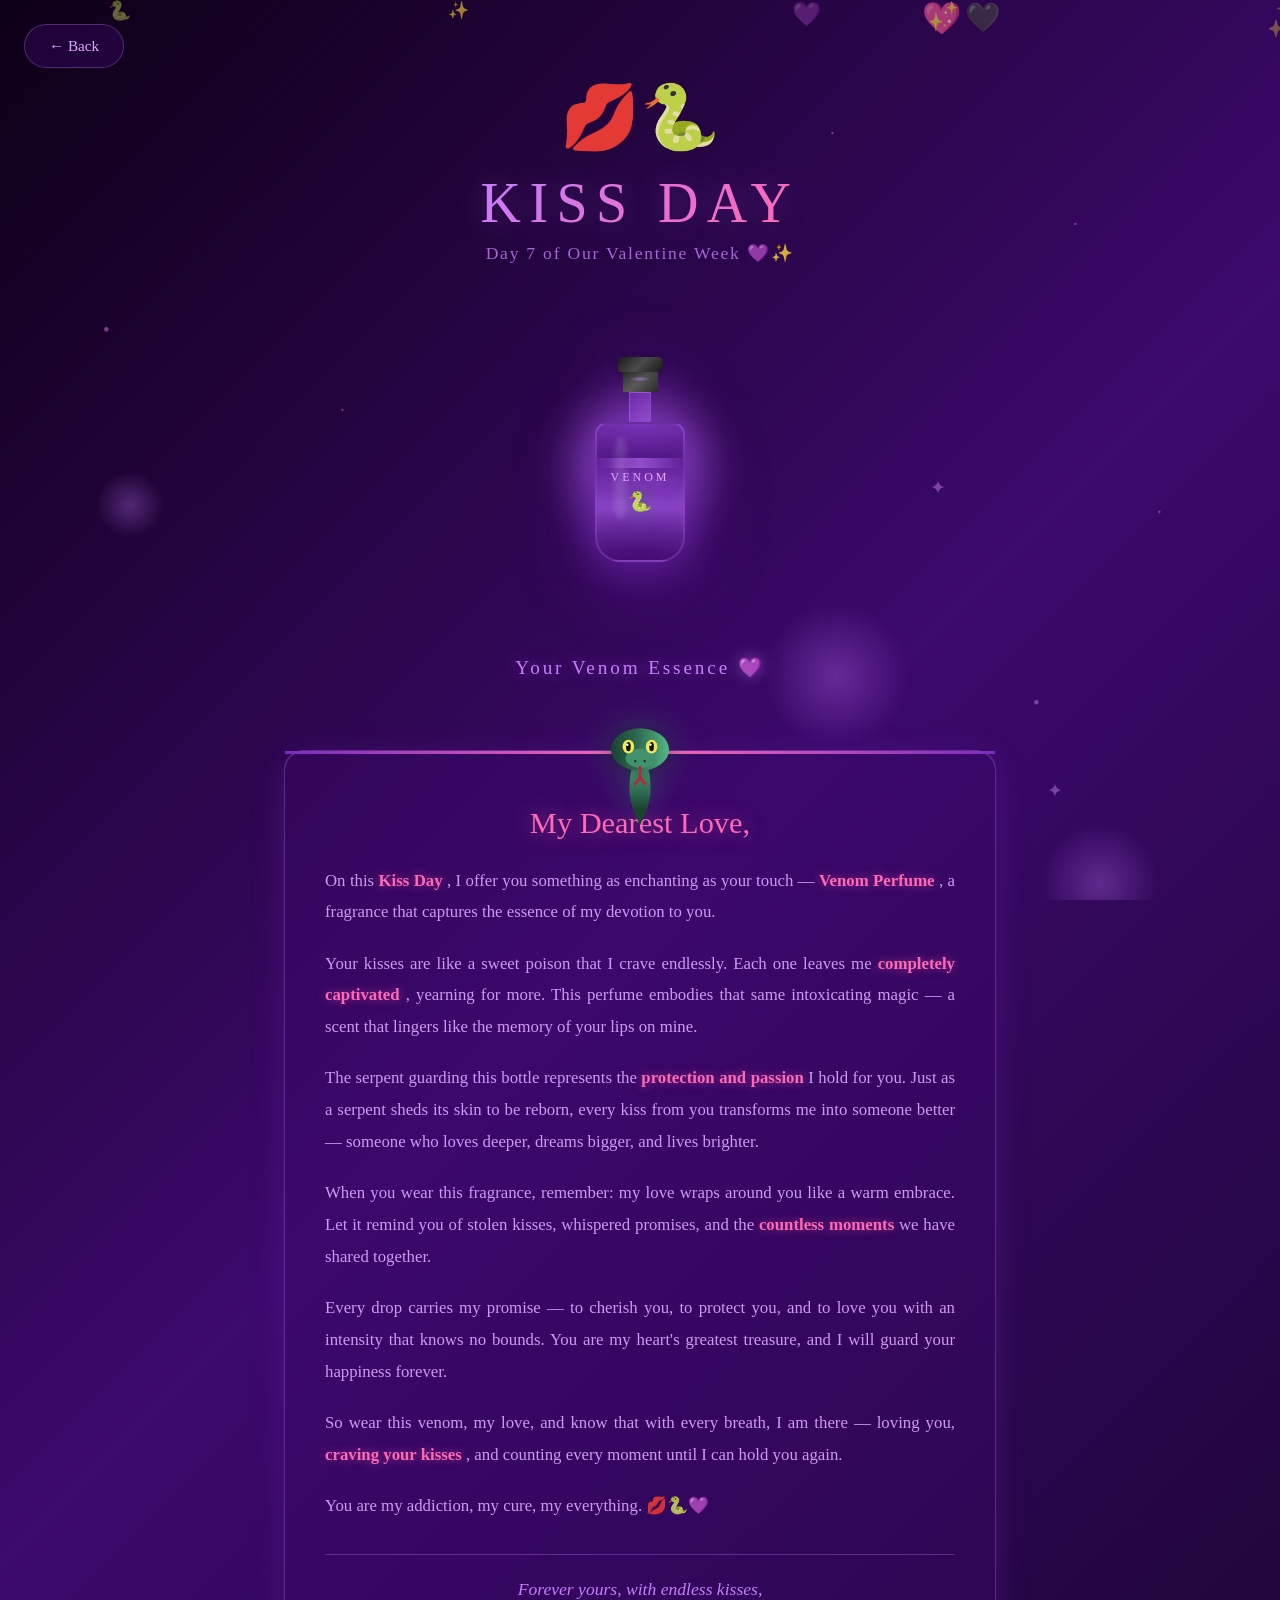
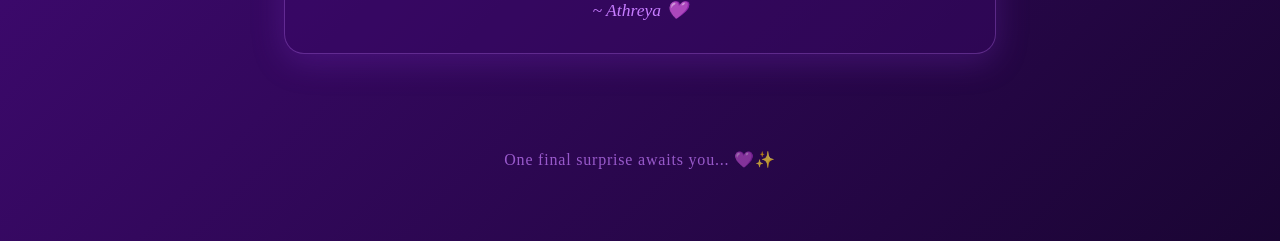
==== kissday.html @ d587b760 "feat: add Kiss Day page with a Venom Perfume theme, including dedicated HTML, CSS, and JavaScript fi" ====
<!DOCTYPE html>
<html lang="en">
  <head>
    <meta charset="UTF-8" />
    <meta name="viewport" content="width=device-width, initial-scale=1.0" />
    <title>Kiss Day 💋🐍 - My Intoxicating Love</title>
    <meta
      name="description"
      content="Kiss Day - A Venom perfume wrapped in the embrace of my love"
    />
    <link rel="stylesheet" href="kissday.css" />
  </head>
  <body>
    <!-- Floating background container -->
    <div class="floats-container" id="floatsContainer"></div>

    <!-- Perfume mist particles -->
    <div class="mist-container" id="mistContainer"></div>

    <!-- Back button -->
    <a href="index.html" class="back-btn">← Back</a>

    <!-- Main content wrapper -->
    <main class="kissday-container">
      <!-- Title Section -->
      <div class="title-section">
        <div class="kiss-icon">💋🐍</div>
        <h1 class="kissday-title">Kiss Day</h1>
        <p class="subtitle">Day 7 of Our Valentine Week 💜✨</p>
      </div>

      <!-- Perfume Showcase -->
      <div class="perfume-showcase">
        <div class="perfume-display">
          <div class="venom-glow"></div>
          <div class="venom-glow delay-1"></div>
          <div class="venom-glow delay-2"></div>

          <div class="perfume-bottle">
            <div class="bottle-cap">
              <div class="cap-detail"></div>
            </div>
            <div class="bottle-neck"></div>
            <div class="bottle-body">
              <div class="liquid"></div>
              <div class="bottle-shine"></div>
              <span class="venom-label">VENOM</span>
              <div class="venom-symbol">🐍</div>
            </div>
          </div>
        </div>
        <p class="perfume-label">Your Venom Essence 💜</p>
      </div>

      <!-- Message Card wrapped by snake -->
      <div class="message-wrapper">
        <div class="message-card">
          <svg
            class="message-head-svg"
            viewBox="0 0 180 120"
            preserveAspectRatio="xMidYMid meet"
          >
            <defs>
              <linearGradient
                id="messageHeadGrad"
                x1="0%"
                y1="0%"
                x2="100%"
                y2="0%"
              >
                <stop offset="0%" style="stop-color: #1b4332" />
                <stop offset="45%" style="stop-color: #2d6a4f" />
                <stop offset="100%" style="stop-color: #52b788" />
              </linearGradient>
              <linearGradient
                id="messageHeadNeckGrad"
                x1="0%"
                y1="0%"
                x2="0%"
                y2="100%"
              >
                <stop offset="0%" style="stop-color: #52b788" />
                <stop offset="100%" style="stop-color: #1b4332" />
              </linearGradient>
            </defs>
            <path
              d="M 90 58 C 84 74, 84 92, 90 106 C 96 92, 96 74, 90 58"
              fill="none"
              stroke="url(#messageHeadNeckGrad)"
              stroke-width="13"
              stroke-linecap="round"
            />
            <g class="msg-snake-head-svg" transform="translate(90, 44)">
              <ellipse
                cx="0"
                cy="0"
                rx="30"
                ry="22"
                fill="url(#messageHeadGrad)"
              />
              <ellipse cx="1" cy="9" rx="16" ry="10" fill="#40916c" />
              <ellipse cx="-12" cy="-3" rx="6" ry="7" fill="#f3e84d" />
              <ellipse cx="12" cy="-3" rx="6" ry="7" fill="#f3e84d" />
              <ellipse cx="-12" cy="-3" rx="2.4" ry="4.8" fill="#0d1111" />
              <ellipse cx="12" cy="-3" rx="2.4" ry="4.8" fill="#0d1111" />
              <circle cx="-13.2" cy="-5" r="1.3" fill="#ffffff" />
              <circle cx="10.8" cy="-5" r="1.3" fill="#ffffff" />
              <circle cx="-4.8" cy="12" r="1.2" fill="#173126" />
              <circle cx="4.8" cy="12" r="1.2" fill="#173126" />
              <g class="msg-snake-tongue-svg">
                <path
                  d="M 0 17 L 0 29"
                  stroke="#c41e3a"
                  stroke-width="2.5"
                  fill="none"
                />
                <path
                  d="M 0 29 L -6 37"
                  stroke="#c41e3a"
                  stroke-width="2.5"
                  fill="none"
                />
                <path
                  d="M 0 29 L 6 37"
                  stroke="#c41e3a"
                  stroke-width="2.5"
                  fill="none"
                />
              </g>
            </g>
          </svg>
          <h2 class="message-greeting">My Dearest Love,</h2>
          <div class="message-content">
            <p class="message-paragraph">
              On this
              <span class="highlight">Kiss Day</span>
              , I offer you something as enchanting as your touch —
              <span class="highlight">Venom Perfume</span>
              , a fragrance that captures the essence of my devotion to you.
            </p>
            <p class="message-paragraph">
              Your kisses are like a sweet poison that I crave endlessly. Each
              one leaves me
              <span class="highlight">completely captivated</span>
              , yearning for more. This perfume embodies that same intoxicating
              magic — a scent that lingers like the memory of your lips on mine.
            </p>
            <p class="message-paragraph">
              The serpent guarding this bottle represents the
              <span class="highlight">protection and passion</span>
              I hold for you. Just as a serpent sheds its skin to be reborn,
              every kiss from you transforms me into someone better — someone
              who loves deeper, dreams bigger, and lives brighter.
            </p>
            <p class="message-paragraph">
              When you wear this fragrance, remember: my love wraps around you
              like a warm embrace. Let it remind you of stolen kisses, whispered
              promises, and the
              <span class="highlight">countless moments</span>
              we have shared together.
            </p>
            <p class="message-paragraph">
              Every drop carries my promise — to cherish you, to protect you,
              and to love you with an intensity that knows no bounds. You are my
              heart's greatest treasure, and I will guard your happiness
              forever.
            </p>
            <p class="message-paragraph">
              So wear this venom, my love, and know that with every breath, I am
              there — loving you,
              <span class="highlight">craving your kisses</span>
              , and counting every moment until I can hold you again.
            </p>
            <p class="message-paragraph">
              You are my addiction, my cure, my everything. 💋🐍💜
            </p>
          </div>

          <!-- Signature -->
          <div class="signature-section">
            <p class="signature">
              Forever yours, with endless kisses,
              <br />
              ~ Athreya
              <span class="signature-heart">💜</span>
            </p>
          </div>
        </div>
      </div>

      <!-- Footer message -->
      <div class="footer-message">
        <p>One final surprise awaits you... 💜✨</p>
      </div>
    </main>

    <script src="kissday.js"></script>
  </body>
</html>
---- kissday.css ----
/**
 * KISS DAY - VENOM PERFUME THEME
 * Colors: Deep purple, venom green, midnight black
 * Features: Realistic SVG snakes, perfume mist, floating kisses
 */

/* ============================================
   CSS CUSTOM PROPERTIES
   ============================================ */

:root {
    --venom-purple: #7b2cbf;
    --venom-dark: #3c096c;
    --venom-light: #c77dff;
    --venom-glow: #e0aaff;
    --snake-green: #2d6a4f;
    --snake-light: #40916c;
    --snake-dark: #1b4332;
    --snake-belly: #52b788;
    --mist-color: rgba(199, 125, 255, 0.3);
    --kiss-pink: #ff69b4;
    --kiss-red: #dc143c;
    --midnight: #0d0015;
    --glass-bg: rgba(61, 9, 108, 0.4);
    --glass-border: rgba(199, 125, 255, 0.3);
}

/* ============================================
   RESET & BASE STYLES
   ============================================ */

* {
    margin: 0;
    padding: 0;
    box-sizing: border-box;
}

html {
    scroll-behavior: smooth;
}

body {
    font-family: 'Georgia', 'Times New Roman', serif;
    background: linear-gradient(135deg, var(--midnight) 0%, var(--venom-dark) 50%, #1a0533 100%);
    min-height: 100vh;
    color: var(--venom-glow);
    overflow-x: hidden;
    position: relative;
}

/* ============================================
   FLOATING BACKGROUND CONTAINER
   ============================================ */

.floats-container {
    position: fixed;
    top: 0;
    left: 0;
    width: 100%;
    height: 100%;
    pointer-events: none;
    z-index: 1;
    overflow: hidden;
}

/* ============================================
   MIST CONTAINER
   ============================================ */

.mist-container {
    position: fixed;
    top: 0;
    left: 0;
    width: 100%;
    height: 100%;
    pointer-events: none;
    z-index: 0;
    overflow: hidden;
}

/* ============================================
   BACK BUTTON
   ============================================ */

.back-btn {
    position: fixed;
    top: 1.5rem;
    left: 1.5rem;
    padding: 0.75rem 1.5rem;
    background: var(--glass-bg);
    backdrop-filter: blur(10px);
    border: 1px solid var(--glass-border);
    border-radius: 25px;
    color: var(--venom-glow);
    text-decoration: none;
    font-size: 0.95rem;
    z-index: 100;
    transition: all 0.3s ease;
}

.back-btn:hover {
    background: var(--venom-purple);
    transform: translateX(-5px);
    box-shadow: 0 0 20px rgba(123, 44, 191, 0.5);
}

/* ============================================
   MAIN CONTAINER
   ============================================ */

.kissday-container {
    position: relative;
    z-index: 10;
    max-width: 800px;
    margin: 0 auto;
    padding: 5rem 1.5rem 3rem;
    display: flex;
    flex-direction: column;
    align-items: center;
    gap: 2.5rem;
}

/* ============================================
   TITLE SECTION
   ============================================ */

.title-section {
    text-align: center;
    animation: fadeSlideDown 1s ease-out forwards;
    opacity: 0;
}

.kiss-icon {
    font-size: 4rem;
    margin-bottom: 1rem;
    animation: pulse 2s ease-in-out infinite;
}

.kissday-title {
    font-size: 3.5rem;
    font-weight: normal;
    letter-spacing: 0.15em;
    text-transform: uppercase;
    background: linear-gradient(135deg, var(--venom-light), var(--kiss-pink), var(--venom-light));
    background-size: 200% auto;
    -webkit-background-clip: text;
    -webkit-text-fill-color: transparent;
    background-clip: text;
    animation: shimmer 3s linear infinite;
    text-shadow: 0 0 30px rgba(199, 125, 255, 0.3);
}

.subtitle {
    font-size: 1.1rem;
    color: var(--venom-light);
    margin-top: 0.5rem;
    opacity: 0.8;
    letter-spacing: 0.1em;
}

/* ============================================
   PERFUME SHOWCASE
   ============================================ */

.perfume-showcase {
    animation: fadeSlideUp 1s ease-out 0.3s forwards;
    opacity: 0;
    width: 100%;
    display: flex;
    flex-direction: column;
    align-items: center;
}

.perfume-display {
    position: relative;
    width: 220px;
    height: 320px;
    margin: 0 auto;
    display: flex;
    flex-direction: column;
    align-items: center;
    justify-content: center;
}

/* Venom glow effect */
.venom-glow {
    position: absolute;
    width: 180px;
    height: 180px;
    border-radius: 50%;
    background: radial-gradient(circle, var(--venom-light) 0%, transparent 70%);
    opacity: 0.3;
    animation: venomPulse 3s ease-in-out infinite;
}

.venom-glow.delay-1 {
    animation-delay: 1s;
    width: 220px;
    height: 220px;
}

.venom-glow.delay-2 {
    animation-delay: 2s;
    width: 140px;
    height: 140px;
}

/* Perfume Bottle */
.perfume-bottle {
    position: relative;
    z-index: 11;
    display: flex;
    flex-direction: column;
    align-items: center;
    filter: drop-shadow(0 10px 30px rgba(123, 44, 191, 0.5));
}

.bottle-cap {
    width: 35px;
    height: 25px;
    background: linear-gradient(135deg, #2a2a2a, #5a5a5a, #2a2a2a);
    border-radius: 5px 5px 0 0;
    position: relative;
    z-index: 10;
}

.bottle-cap::before {
    content: '';
    position: absolute;
    top: -10px;
    left: 50%;
    transform: translateX(-50%);
    width: 45px;
    height: 15px;
    background: linear-gradient(135deg, #1a1a1a, #4a4a4a, #1a1a1a);
    border-radius: 4px;
    box-shadow: 0 2px 10px rgba(0, 0, 0, 0.3);
}

.cap-detail {
    position: absolute;
    top: 50%;
    left: 50%;
    transform: translate(-50%, -50%);
    width: 20px;
    height: 3px;
    background: linear-gradient(90deg, transparent, rgba(199, 125, 255, 0.5), transparent);
    border-radius: 2px;
}

.bottle-neck {
    width: 22px;
    height: 30px;
    background: linear-gradient(135deg, rgba(123, 44, 191, 0.7), rgba(199, 125, 255, 0.5));
    border: 1px solid var(--glass-border);
    position: relative;
}

.bottle-body {
    width: 90px;
    height: 140px;
    background: linear-gradient(180deg, 
        rgba(123, 44, 191, 0.6) 0%,
        rgba(61, 9, 108, 0.8) 30%,
        rgba(123, 44, 191, 0.7) 60%,
        rgba(61, 9, 108, 0.9) 100%
    );
    border: 2px solid var(--glass-border);
    border-radius: 12px 12px 25px 25px;
    display: flex;
    flex-direction: column;
    align-items: center;
    justify-content: center;
    position: relative;
    overflow: hidden;
    box-shadow: 
        0 0 40px rgba(123, 44, 191, 0.6),
        inset 0 0 30px rgba(199, 125, 255, 0.2),
        inset 0 -20px 40px rgba(61, 9, 108, 0.4);
}

/* Liquid inside bottle */
.liquid {
    position: absolute;
    bottom: 0;
    left: 0;
    right: 0;
    height: 75%;
    background: linear-gradient(180deg,
        rgba(123, 44, 191, 0.4) 0%,
        rgba(199, 125, 255, 0.3) 50%,
        rgba(61, 9, 108, 0.6) 100%
    );
    border-radius: 0 0 23px 23px;
    animation: liquidSwirl 4s ease-in-out infinite;
}

.liquid::before {
    content: '';
    position: absolute;
    top: 0;
    left: 0;
    right: 0;
    height: 10px;
    background: linear-gradient(90deg, transparent, rgba(199, 125, 255, 0.5), transparent);
    animation: liquidSurface 3s ease-in-out infinite;
}

.bottle-shine {
    position: absolute;
    top: 10%;
    left: 15%;
    width: 25%;
    height: 60%;
    background: linear-gradient(90deg, 
        transparent 0%,
        rgba(255, 255, 255, 0.15) 50%,
        transparent 100%
    );
    border-radius: 50%;
    filter: blur(2px);
}

.venom-label {
    font-family: 'Georgia', serif;
    font-size: 0.75rem;
    letter-spacing: 0.25em;
    color: var(--venom-glow);
    text-transform: uppercase;
    text-shadow: 0 0 15px var(--venom-light);
    z-index: 5;
    margin-bottom: 5px;
}

.venom-symbol {
    font-size: 1.2rem;
    z-index: 5;
    filter: drop-shadow(0 0 10px rgba(45, 106, 79, 0.8));
    animation: snakePulse 2s ease-in-out infinite;
}

/* SVG Snake Styles */
.snake-svg {
    position: absolute;
    top: 50%;
    left: 50%;
    transform: translate(-50%, -50%);
    pointer-events: none;
    overflow: visible;
}

.snake-head-svg {
    animation: snakeHeadBob 2.1s ease-in-out infinite;
    transform-origin: center;
    transform-box: fill-box;
    filter: drop-shadow(0 2px 8px rgba(0, 0, 0, 0.4));
}

.snake-tongue-svg {
    animation: tongueFlick 0.6s ease-in-out infinite;
    transform-origin: top;
}

/* ============================================
   MESSAGE WRAPPER WITH SNAKE
   ============================================ */

.message-wrapper {
    position: relative;
    width: 100%;
    animation: fadeSlideUp 1s ease-out 0.6s forwards;
    opacity: 0;
    padding: 12px 20px 32px;
}

.message-head-svg {
    position: absolute;
    top: -44px;
    left: 50%;
    transform: translateX(-50%);
    width: 176px;
    height: 116px;
    z-index: 22;
    pointer-events: none;
    overflow: visible;
    filter: drop-shadow(0 0 16px rgba(65, 175, 124, 0.35));
}

.msg-snake-head-svg {
    animation: msgSnakeHeadBob 2.5s ease-in-out infinite;
    transform-origin: center;
    transform-box: fill-box;
    filter: drop-shadow(0 2px 9px rgba(0, 0, 0, 0.4));
}

.msg-snake-tongue-svg {
    animation: tongueFlick 0.7s ease-in-out infinite;
    transform-origin: top;
}

/* ============================================
   MESSAGE CARD
   ============================================ */

.message-card {
    background: var(--glass-bg);
    backdrop-filter: blur(15px);
    border: 1px solid var(--glass-border);
    border-radius: 20px;
    padding: 3.4rem 2.5rem 2rem;
    margin-top: 1.2rem;
    box-shadow: 
        0 8px 32px rgba(123, 44, 191, 0.3),
        inset 0 1px 0 rgba(255, 255, 255, 0.1);
    position: relative;
    overflow: visible;
    z-index: 18;
}

.message-card::before {
    content: '';
    position: absolute;
    top: 0;
    left: 0;
    right: 0;
    height: 3px;
    background: linear-gradient(90deg, var(--venom-purple), var(--kiss-pink), var(--venom-purple));
    animation: borderGlow 3s linear infinite;
}

.message-greeting {
    font-size: 1.9rem;
    font-weight: normal;
    color: var(--kiss-pink);
    margin-bottom: 1.5rem;
    text-align: center;
    text-shadow: 0 0 20px rgba(255, 105, 180, 0.5);
}

.message-content {
    line-height: 1.9;
}

.message-paragraph {
    margin-bottom: 1.2rem;
    font-size: 1.05rem;
    color: rgba(224, 170, 255, 0.9);
    text-align: justify;
}

.highlight {
    color: var(--kiss-pink);
    font-weight: bold;
    text-shadow: 0 0 10px rgba(255, 105, 180, 0.5);
}

/* Signature */
.signature-section {
    margin-top: 2rem;
    text-align: center;
    padding-top: 1.5rem;
    border-top: 1px solid var(--glass-border);
}

.signature {
    font-style: italic;
    font-size: 1.1rem;
    color: var(--venom-light);
}

.signature-heart {
    display: inline-block;
    animation: heartBeat 1.5s ease-in-out infinite;
}

.perfume-label {
    text-align: center;
    width: 100%;
    margin-top: 2rem;
    font-size: 1.2rem;
    color: var(--venom-light);
    letter-spacing: 0.15em;
    text-shadow: 0 0 15px rgba(199, 125, 255, 0.5);
}

/* ============================================
   FOOTER MESSAGE
   ============================================ */

.footer-message {
    text-align: center;
    padding: 1.5rem;
    animation: fadeSlideUp 1s ease-out 0.9s forwards;
    opacity: 0;
}

.footer-message p {
    font-size: 1rem;
    color: var(--venom-light);
    opacity: 0.7;
    letter-spacing: 0.05em;
}

/* ============================================
   FLOATING ELEMENTS
   ============================================ */

.floating-kiss {
    position: absolute;
    font-size: 1.5rem;
    animation: floatUp 12s linear infinite;
    opacity: 0.6;
    will-change: transform;
}

.floating-mist {
    position: absolute;
    border-radius: 50%;
    background: radial-gradient(circle, var(--mist-color) 0%, transparent 70%);
    animation: mistFloat 15s ease-in-out infinite;
    will-change: transform, opacity;
}

.floating-perfume {
    position: absolute;
    font-size: 1.2rem;
    animation: perfumeFloat 10s ease-in-out infinite;
    opacity: 0.5;
    will-change: transform;
}

/* ============================================
   KEYFRAME ANIMATIONS
   ============================================ */

@keyframes fadeSlideDown {
    from {
        opacity: 0;
        transform: translateY(-30px);
    }
    to {
        opacity: 1;
        transform: translateY(0);
    }
}

@keyframes fadeSlideUp {
    from {
        opacity: 0;
        transform: translateY(30px);
    }
    to {
        opacity: 1;
        transform: translateY(0);
    }
}

@keyframes pulse {
    0%, 100% {
        transform: scale(1);
    }
    50% {
        transform: scale(1.1);
    }
}

@keyframes shimmer {
    0% {
        background-position: 0% center;
    }
    100% {
        background-position: 200% center;
    }
}

@keyframes venomPulse {
    0%, 100% {
        opacity: 0.2;
        transform: scale(1);
    }
    50% {
        opacity: 0.4;
        transform: scale(1.15);
    }
}

@keyframes liquidSwirl {
    0%, 100% {
        transform: translateX(0) scaleY(1);
    }
    25% {
        transform: translateX(-2px) scaleY(1.02);
    }
    75% {
        transform: translateX(2px) scaleY(0.98);
    }
}

@keyframes liquidSurface {
    0%, 100% {
        opacity: 0.3;
        transform: translateX(-10px);
    }
    50% {
        opacity: 0.7;
        transform: translateX(10px);
    }
}

@keyframes snakePulse {
    0%, 100% {
        transform: scale(1);
        filter: drop-shadow(0 0 10px rgba(45, 106, 79, 0.8));
    }
    50% {
        transform: scale(1.1);
        filter: drop-shadow(0 0 20px rgba(45, 106, 79, 1));
    }
}

/* Snake animations */
@keyframes snakeSlither {
    0%, 100% {
        transform: translate(0, 0);
    }
    25% {
        transform: translate(2px, -1px);
    }
    50% {
        transform: translate(0, 2px);
    }
    75% {
        transform: translate(-2px, -1px);
    }
}

@keyframes snakeBodyPulse {
    0%, 100% {
        opacity: 0.96;
        filter: brightness(0.95);
    }
    50% {
        opacity: 1;
        filter: brightness(1.08);
    }
}

@keyframes scaleShimmer {
    0%, 100% {
        opacity: 0.6;
    }
    50% {
        opacity: 0.8;
    }
}

@keyframes snakeHeadBob {
    0%, 100% {
        transform: rotate(0deg) translateY(0);
    }
    25% {
        transform: rotate(2deg) translateY(-1px);
    }
    75% {
        transform: rotate(-2deg) translateY(1px);
    }
}

@keyframes snakeBlink {
    0%, 45%, 55%, 100% {
        transform: scaleY(1);
    }
    50% {
        transform: scaleY(0.1);
    }
}

@keyframes tongueFlick {
    0%, 100% {
        transform: scaleY(1);
        opacity: 1;
    }
    50% {
        transform: scaleY(1.3);
        opacity: 0.8;
    }
}

/* Message snake animations */
@keyframes msgSnakeSlither {
    0%, 100% {
        transform: translate(0, 0);
    }
    33% {
        transform: translate(3px, 2px);
    }
    66% {
        transform: translate(-2px, -1px);
    }
}

@keyframes msgSnakePulse {
    0%, 100% {
        opacity: 0.95;
        filter: brightness(0.95);
    }
    50% {
        opacity: 1;
        filter: brightness(1.08);
    }
}

@keyframes msgScaleShimmer {
    0%, 100% {
        opacity: 0.5;
    }
    50% {
        opacity: 0.7;
    }
}

@keyframes msgSnakeHeadBob {
    0%, 100% {
        transform: rotate(0deg) translateY(0);
    }
    25% {
        transform: rotate(3deg) translateY(-1px);
    }
    75% {
        transform: rotate(-3deg) translateY(1px);
    }
}

@keyframes borderGlow {
    0% {
        background-position: 0% 50%;
    }
    100% {
        background-position: 200% 50%;
    }
}

@keyframes heartBeat {
    0%, 100% {
        transform: scale(1);
    }
    50% {
        transform: scale(1.2);
    }
}

@keyframes floatUp {
    0% {
        transform: translateY(100vh) rotate(0deg);
        opacity: 0;
    }
    10% {
        opacity: 0.6;
    }
    90% {
        opacity: 0.6;
    }
    100% {
        transform: translateY(-100px) rotate(360deg);
        opacity: 0;
    }
}

@keyframes mistFloat {
    0%, 100% {
        transform: translate(0, 0) scale(1);
        opacity: 0.3;
    }
    25% {
        transform: translate(20px, -30px) scale(1.1);
        opacity: 0.5;
    }
    50% {
        transform: translate(-10px, -50px) scale(1);
        opacity: 0.3;
    }
    75% {
        transform: translate(15px, -20px) scale(1.2);
        opacity: 0.4;
    }
}

@keyframes perfumeFloat {
    0%, 100% {
        transform: translateY(0) rotate(0deg);
        opacity: 0.5;
    }
    50% {
        transform: translateY(-20px) rotate(10deg);
        opacity: 0.7;
    }
}

/* ============================================
   CLICK EFFECT STYLES
   ============================================ */

.kiss-burst {
    position: fixed;
    pointer-events: none;
    z-index: 100;
    will-change: transform, opacity;
}

.kiss-sparkle {
    position: fixed;
    pointer-events: none;
    z-index: 100;
    border-radius: 50%;
    will-change: transform, opacity;
}

/* ============================================
   RESPONSIVE DESIGN
   ============================================ */

@media (max-width: 768px) {
    .kissday-container {
        padding: 4rem 1rem 2.2rem;
        gap: 2rem;
    }

    .kissday-title {
        font-size: 2.5rem;
    }

    .kiss-icon {
        font-size: 3rem;
    }

    .perfume-display {
        width: 180px;
        height: 280px;
        transform-origin: center top;
        margin-left: auto;
        margin-right: auto;
    }

    .bottle-body {
        width: 75px;
        height: 115px;
    }

    .bottle-cap {
        width: 30px;
        height: 20px;
    }

    .bottle-cap::before {
        width: 40px;
        height: 12px;
    }

    .message-card {
        padding: 2.5rem 1.5rem 1.5rem;
    }

    .message-greeting {
        font-size: 1.5rem;
    }

    .message-paragraph {
        font-size: 0.95rem;
    }

    .back-btn {
        top: 1rem;
        left: 1rem;
        padding: 0.5rem 1rem;
        font-size: 0.85rem;
    }

    .message-wrapper {
        padding: 10px 10px 24px;
    }

    .message-head-svg {
        width: 154px;
        height: 104px;
        top: -40px;
    }

    .message-card {
        margin-top: 1rem;
        padding-top: 3.1rem;
    }
}

@media (max-width: 480px) {
    .kissday-title {
        font-size: 2rem;
        letter-spacing: 0.1em;
    }

    .subtitle {
        font-size: 0.9rem;
    }

    .perfume-display {
        width: 170px;
        height: 260px;
        transform: none;
        margin-left: auto;
        margin-right: auto;
    }

    .message-card {
        padding: 2rem 1rem 1rem;
    }

    .message-greeting {
        font-size: 1.3rem;
    }

    .message-paragraph {
        font-size: 0.9rem;
        line-height: 1.7;
    }

    .signature {
        font-size: 1rem;
    }

    .message-wrapper {
        padding: 8px 6px 20px;
    }

    .message-head-svg {
        width: 140px;
        height: 96px;
        top: -36px;
    }

    .perfume-label {
        font-size: 1rem;
        margin-top: 1.4rem;
    }

    .message-card {
        margin-top: 0.9rem;
        padding-top: 2.9rem;
    }
}

@media (max-width: 320px) {
    .kissday-title {
        font-size: 1.7rem;
    }

    .perfume-display {
        width: 152px;
        height: 240px;
        transform: none;
        margin-left: auto;
        margin-right: auto;
    }

    .message-card {
        padding: 1.5rem 0.8rem;
    }

    .message-head-svg {
        width: 122px;
        height: 86px;
        top: -33px;
    }

    .message-card {
        margin-top: 0.8rem;
        padding-top: 2.7rem;
    }
}
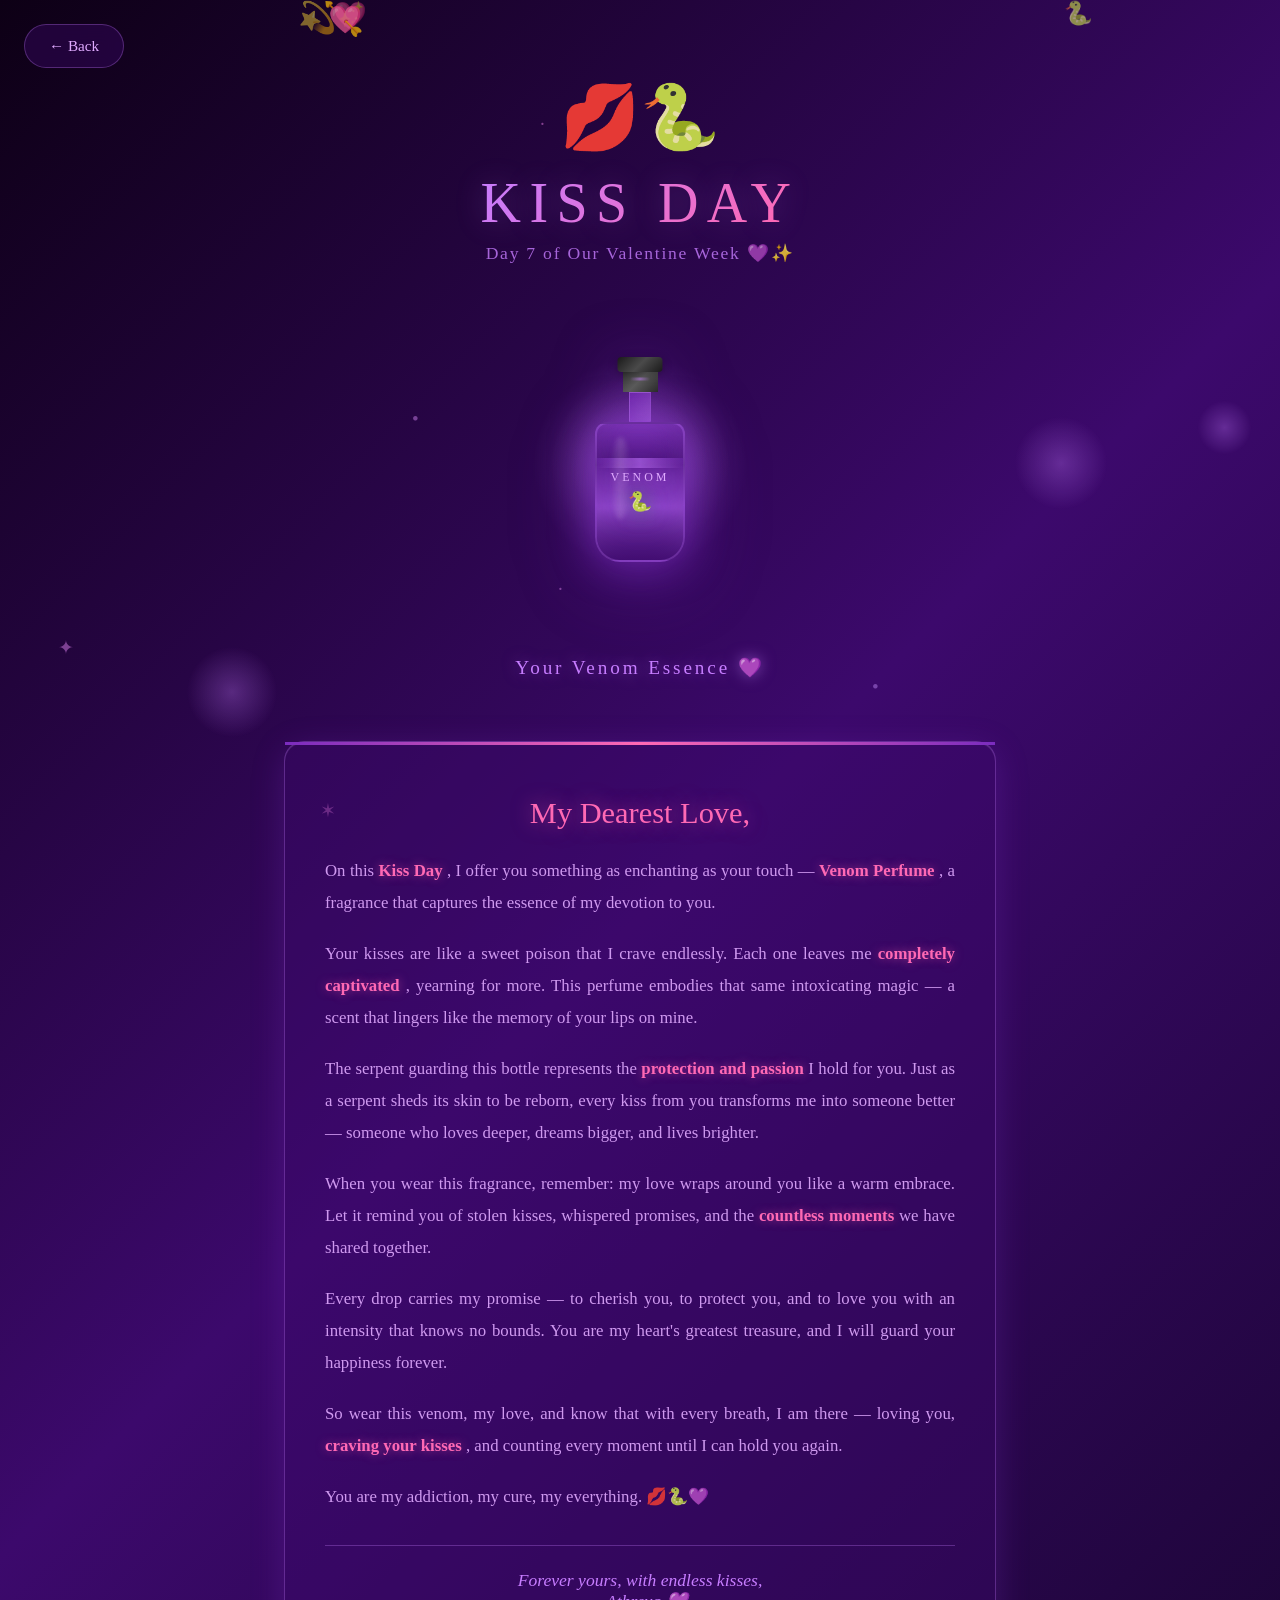
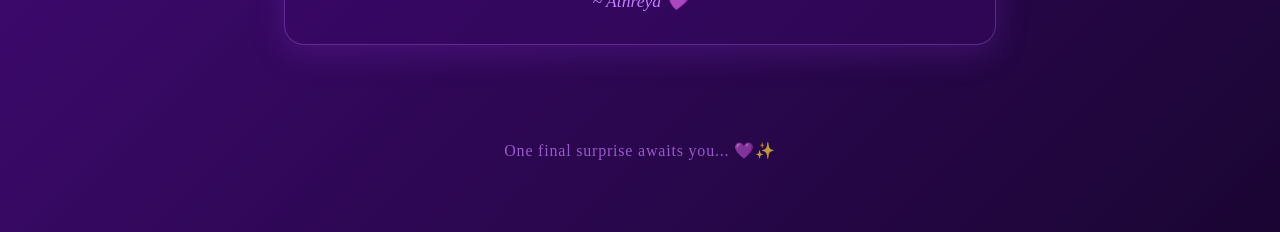
==== commit 9193bbc9: "refactor: Remove snake head SVG and its associated styling, and adjust message card padding and marg" ====
--- a/kissday.html
+++ b/kissday.html
@@ -55,80 +55,6 @@
       <!-- Message Card wrapped by snake -->
       <div class="message-wrapper">
         <div class="message-card">
-          <svg
-            class="message-head-svg"
-            viewBox="0 0 180 120"
-            preserveAspectRatio="xMidYMid meet"
-          >
-            <defs>
-              <linearGradient
-                id="messageHeadGrad"
-                x1="0%"
-                y1="0%"
-                x2="100%"
-                y2="0%"
-              >
-                <stop offset="0%" style="stop-color: #1b4332" />
-                <stop offset="45%" style="stop-color: #2d6a4f" />
-                <stop offset="100%" style="stop-color: #52b788" />
-              </linearGradient>
-              <linearGradient
-                id="messageHeadNeckGrad"
-                x1="0%"
-                y1="0%"
-                x2="0%"
-                y2="100%"
-              >
-                <stop offset="0%" style="stop-color: #52b788" />
-                <stop offset="100%" style="stop-color: #1b4332" />
-              </linearGradient>
-            </defs>
-            <path
-              d="M 90 58 C 84 74, 84 92, 90 106 C 96 92, 96 74, 90 58"
-              fill="none"
-              stroke="url(#messageHeadNeckGrad)"
-              stroke-width="13"
-              stroke-linecap="round"
-            />
-            <g class="msg-snake-head-svg" transform="translate(90, 44)">
-              <ellipse
-                cx="0"
-                cy="0"
-                rx="30"
-                ry="22"
-                fill="url(#messageHeadGrad)"
-              />
-              <ellipse cx="1" cy="9" rx="16" ry="10" fill="#40916c" />
-              <ellipse cx="-12" cy="-3" rx="6" ry="7" fill="#f3e84d" />
-              <ellipse cx="12" cy="-3" rx="6" ry="7" fill="#f3e84d" />
-              <ellipse cx="-12" cy="-3" rx="2.4" ry="4.8" fill="#0d1111" />
-              <ellipse cx="12" cy="-3" rx="2.4" ry="4.8" fill="#0d1111" />
-              <circle cx="-13.2" cy="-5" r="1.3" fill="#ffffff" />
-              <circle cx="10.8" cy="-5" r="1.3" fill="#ffffff" />
-              <circle cx="-4.8" cy="12" r="1.2" fill="#173126" />
-              <circle cx="4.8" cy="12" r="1.2" fill="#173126" />
-              <g class="msg-snake-tongue-svg">
-                <path
-                  d="M 0 17 L 0 29"
-                  stroke="#c41e3a"
-                  stroke-width="2.5"
-                  fill="none"
-                />
-                <path
-                  d="M 0 29 L -6 37"
-                  stroke="#c41e3a"
-                  stroke-width="2.5"
-                  fill="none"
-                />
-                <path
-                  d="M 0 29 L 6 37"
-                  stroke="#c41e3a"
-                  stroke-width="2.5"
-                  fill="none"
-                />
-              </g>
-            </g>
-          </svg>
           <h2 class="message-greeting">My Dearest Love,</h2>
           <div class="message-content">
             <p class="message-paragraph">
--- a/kissday.css
+++ b/kissday.css
@@ -370,32 +370,7 @@
     width: 100%;
     animation: fadeSlideUp 1s ease-out 0.6s forwards;
     opacity: 0;
-    padding: 12px 20px 32px;
-}
-
-.message-head-svg {
-    position: absolute;
-    top: -44px;
-    left: 50%;
-    transform: translateX(-50%);
-    width: 176px;
-    height: 116px;
-    z-index: 22;
-    pointer-events: none;
-    overflow: visible;
-    filter: drop-shadow(0 0 16px rgba(65, 175, 124, 0.35));
-}
-
-.msg-snake-head-svg {
-    animation: msgSnakeHeadBob 2.5s ease-in-out infinite;
-    transform-origin: center;
-    transform-box: fill-box;
-    filter: drop-shadow(0 2px 9px rgba(0, 0, 0, 0.4));
-}
-
-.msg-snake-tongue-svg {
-    animation: tongueFlick 0.7s ease-in-out infinite;
-    transform-origin: top;
+    padding: 22px 20px 32px;
 }
 
 /* ============================================
@@ -408,7 +383,7 @@
     border: 1px solid var(--glass-border);
     border-radius: 20px;
     padding: 3.4rem 2.5rem 2rem;
-    margin-top: 1.2rem;
+    margin-top: 0;
     box-shadow: 
         0 8px 32px rgba(123, 44, 191, 0.3),
         inset 0 1px 0 rgba(255, 255, 255, 0.1);
